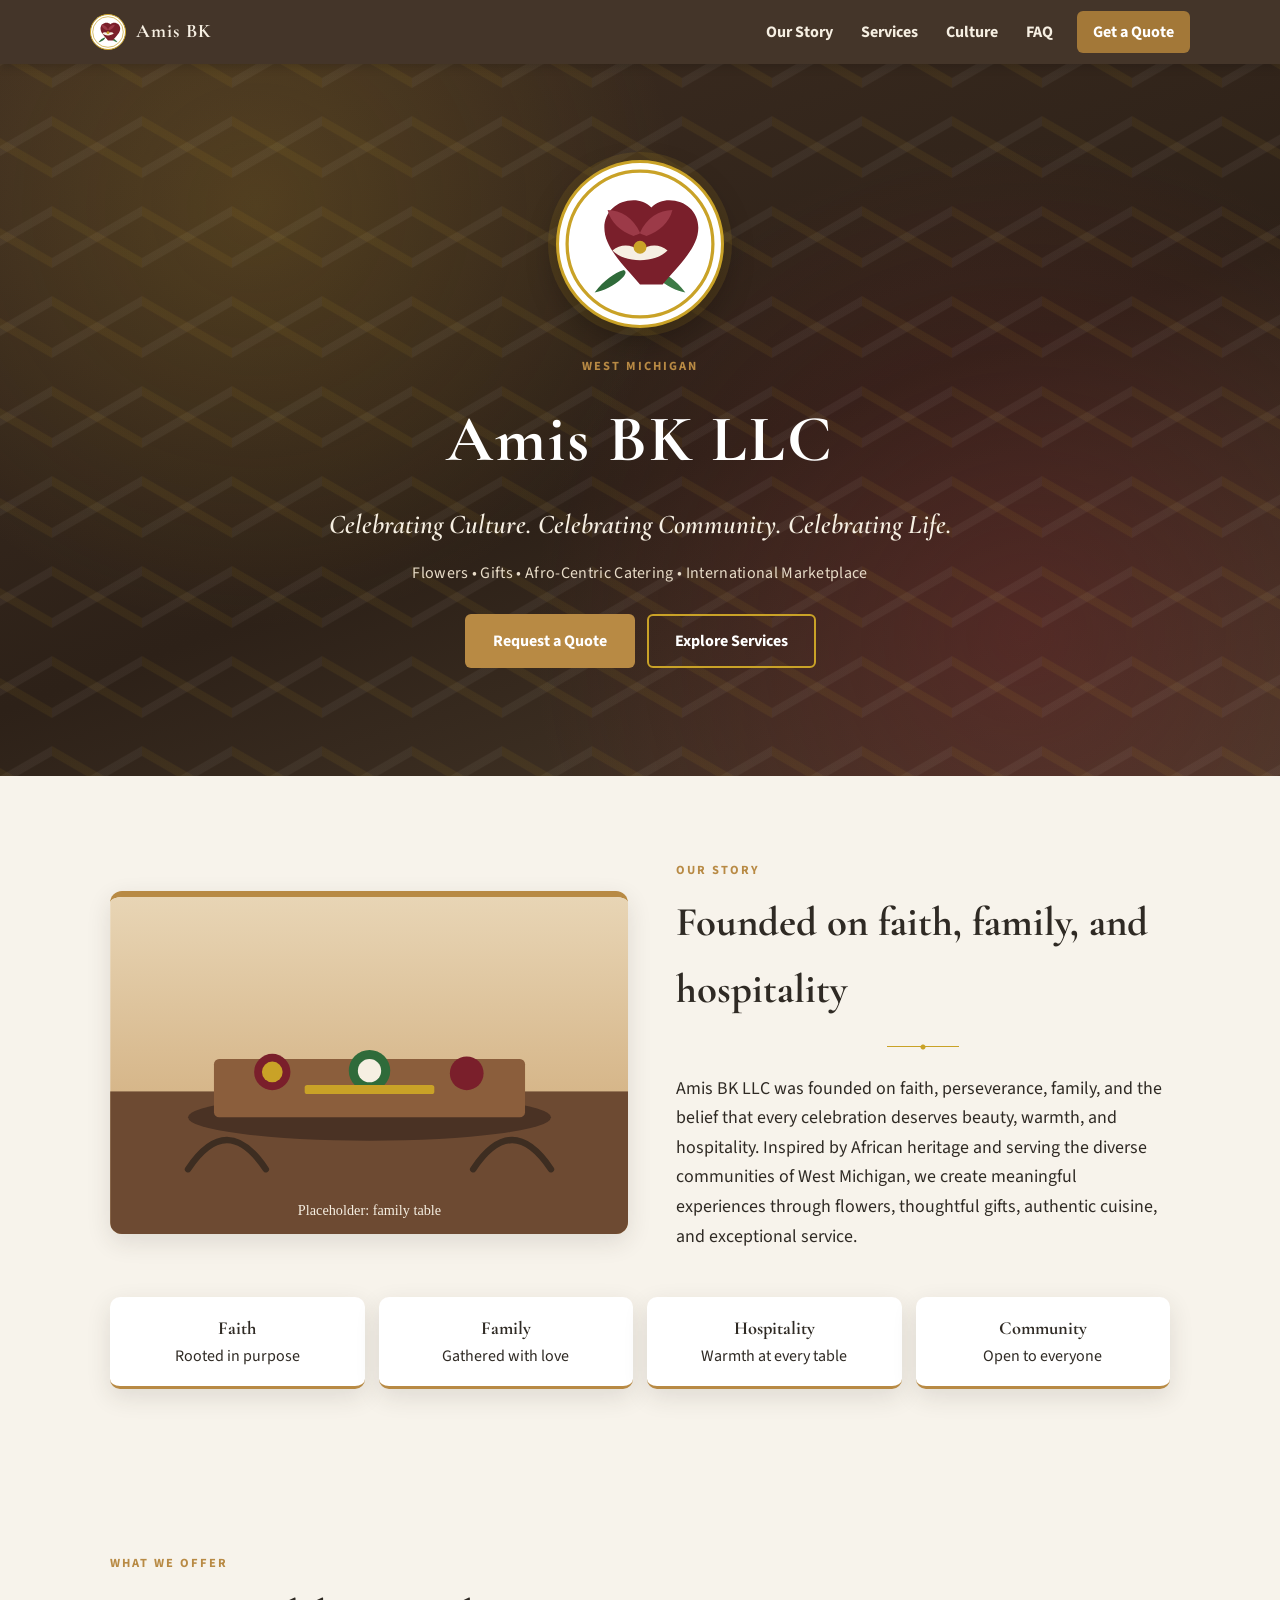
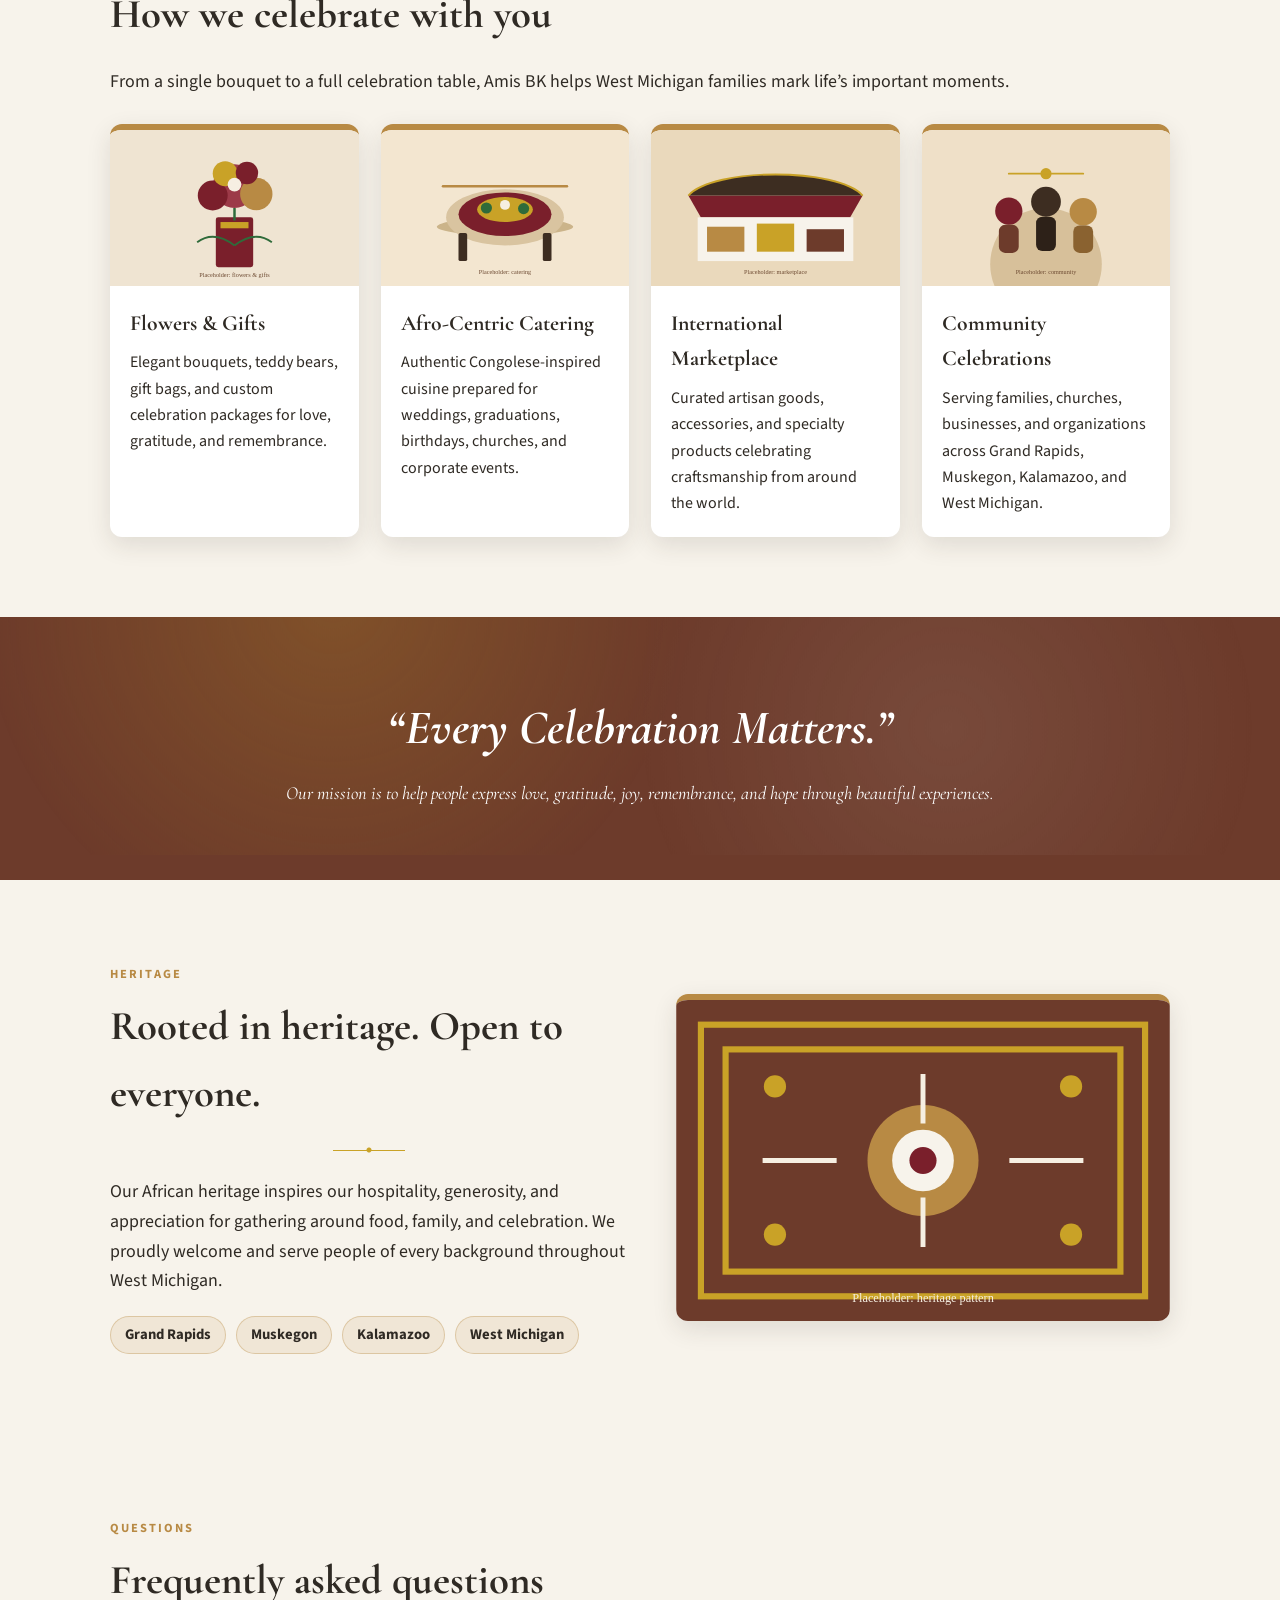
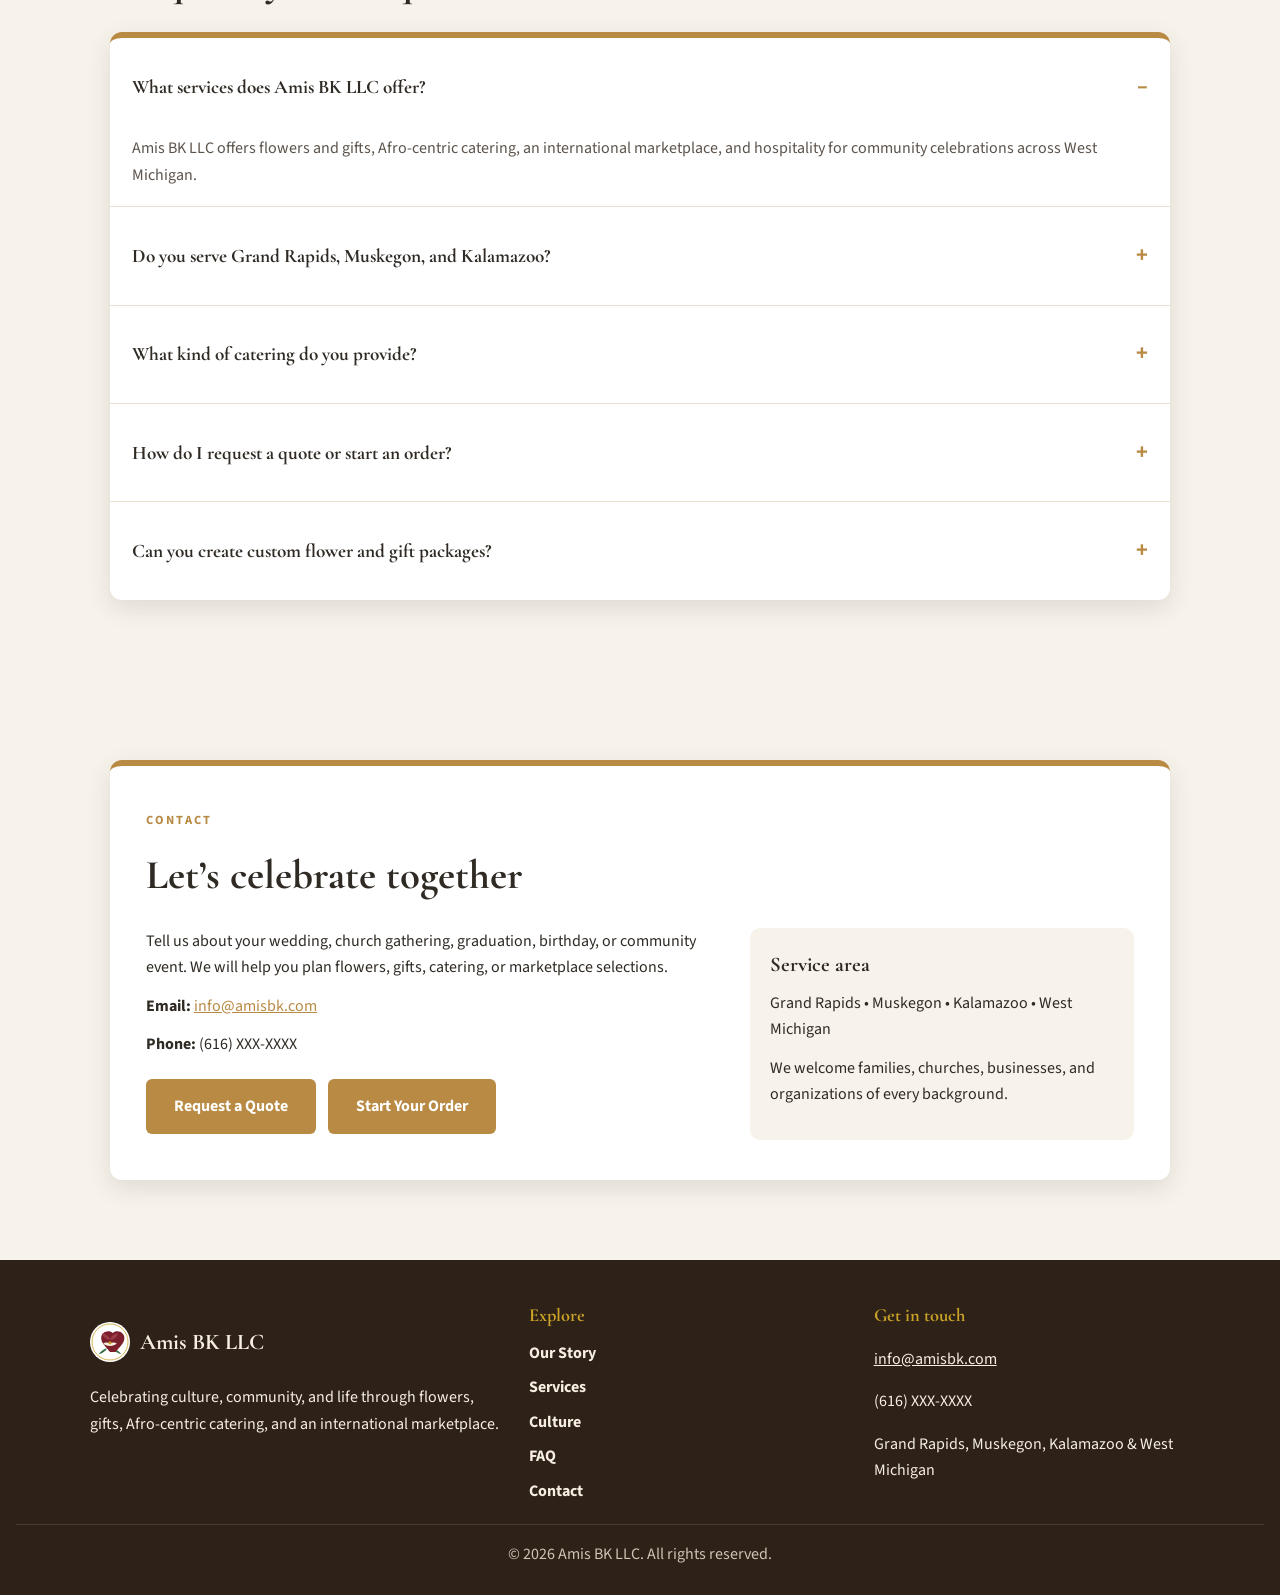
==== index.html @ 00bbc5ff "initial commit" ====
<!DOCTYPE html>
<html lang="en-US">
<head>
  <meta charset="utf-8">
  <meta name="viewport" content="width=device-width, initial-scale=1">
  <title>Amis BK LLC | Flowers, Gifts &amp; Afro-Centric Catering in West Michigan</title>
  <meta name="description" content="Amis BK LLC in West Michigan offers flowers, gifts, Congolese-inspired catering, and an international marketplace for weddings, churches, and community celebrations in Grand Rapids, Muskegon, and Kalamazoo.">
  <meta name="robots" content="index,follow">
  <meta name="author" content="Amis BK LLC">
  <meta name="geo.region" content="US-MI">
  <meta name="geo.placename" content="West Michigan">
  <meta name="theme-color" content="#3d2d21">
  <meta property="og:locale" content="en_US">
  <meta property="og:type" content="website">
  <meta property="og:site_name" content="Amis BK LLC">
  <meta property="og:title" content="Amis BK LLC | Flowers, Gifts &amp; Afro-Centric Catering">
  <meta property="og:description" content="Celebrating culture, community, and life through flowers, thoughtful gifts, authentic cuisine, and hospitality across West Michigan.">
  <meta name="twitter:card" content="summary">
  <meta name="twitter:title" content="Amis BK LLC | Flowers, Gifts &amp; Afro-Centric Catering">
  <meta name="twitter:description" content="Flowers, gifts, Afro-centric catering, and an international marketplace serving Grand Rapids, Muskegon, Kalamazoo, and West Michigan.">
  <link rel="icon" href="images/favicon.svg" type="image/svg+xml">
  <link rel="apple-touch-icon" href="images/logo.svg">
  <link rel="preconnect" href="https://fonts.googleapis.com">
  <link rel="preconnect" href="https://fonts.gstatic.com" crossorigin>
  <link rel="stylesheet" href="https://fonts.googleapis.com/css2?family=Cormorant+Garamond:ital,wght@0,600;0,700;1,600&family=Source+Sans+3:wght@400;600;700&display=swap">
  <link rel="stylesheet" href="css/styles.css">
  <script>document.documentElement.classList.add("js");</script>
  <script type="application/ld+json">
  {
    "@context": "https://schema.org",
    "@graph": [
      {
        "@type": "LocalBusiness",
        "@id": "#business",
        "name": "Amis BK LLC",
        "alternateName": "Amis BK",
        "description": "Flowers, gifts, Afro-centric catering, and an international marketplace celebrating culture and community in West Michigan.",
        "email": "info@amisbk.com",
        "priceRange": "$$",
        "areaServed": [
          {"@type": "City", "name": "Grand Rapids"},
          {"@type": "City", "name": "Muskegon"},
          {"@type": "City", "name": "Kalamazoo"},
          {"@type": "AdministrativeArea", "name": "West Michigan"}
        ],
        "address": {
          "@type": "PostalAddress",
          "addressRegion": "MI",
          "addressCountry": "US"
        },
        "knowsLanguage": ["en"],
        "slogan": "Celebrating Culture. Celebrating Community. Celebrating Life.",
        "hasOfferCatalog": {
          "@type": "OfferCatalog",
          "name": "Amis BK services",
          "itemListElement": [
            {"@type": "Offer", "itemOffered": {"@type": "Service", "name": "Flowers and gifts", "description": "Bouquets, teddy bears, gift bags, and custom celebration packages."}},
            {"@type": "Offer", "itemOffered": {"@type": "Service", "name": "Afro-centric catering", "description": "Congolese-inspired cuisine for weddings, graduations, birthdays, churches, and corporate events."}},
            {"@type": "Offer", "itemOffered": {"@type": "Service", "name": "International marketplace", "description": "Curated artisan goods, accessories, and specialty products."}},
            {"@type": "Offer", "itemOffered": {"@type": "Service", "name": "Community celebrations", "description": "Event hospitality for families, churches, businesses, and organizations in West Michigan."}}
          ]
        }
      },
      {
        "@type": "FAQPage",
        "mainEntity": [
          {
            "@type": "Question",
            "name": "What services does Amis BK LLC offer?",
            "acceptedAnswer": {
              "@type": "Answer",
              "text": "Amis BK LLC offers flowers and gifts, Afro-centric catering, an international marketplace, and hospitality for community celebrations across West Michigan."
            }
          },
          {
            "@type": "Question",
            "name": "Does Amis BK serve Grand Rapids, Muskegon, and Kalamazoo?",
            "acceptedAnswer": {
              "@type": "Answer",
              "text": "Yes. Amis BK LLC serves Grand Rapids, Muskegon, Kalamazoo, and the wider West Michigan community."
            }
          },
          {
            "@type": "Question",
            "name": "What kind of catering does Amis BK provide?",
            "acceptedAnswer": {
              "@type": "Answer",
              "text": "Catering is Congolese-inspired and prepared for weddings, graduations, birthdays, churches, and corporate events."
            }
          },
          {
            "@type": "Question",
            "name": "How do I request a quote or start an order?",
            "acceptedAnswer": {
              "@type": "Answer",
              "text": "Email info@amisbk.com with your event details, or use the Request a Quote or Start Your Order buttons on this page."
            }
          },
          {
            "@type": "Question",
            "name": "Can you create custom flower and gift packages?",
            "acceptedAnswer": {
              "@type": "Answer",
              "text": "Yes. Amis BK prepares elegant bouquets, teddy bears, gift bags, and custom celebration packages."
            }
          }
        ]
      }
    ]
  }
  </script>
</head>
<body>
  <a class="skip-link" href="#story">Skip to content</a>

  <nav class="site-nav" aria-label="Primary">
    <div class="nav-inner">
      <a class="nav-brand" href="#top">
        <img src="images/logo.svg" width="36" height="36" alt="">
        Amis BK
      </a>
      <button class="nav-toggle" type="button" aria-expanded="false" aria-controls="primary-nav" aria-label="Open menu">
        <span></span>
      </button>
      <ul class="nav-links" id="primary-nav">
        <li><a href="#story">Our Story</a></li>
        <li><a href="#services">Services</a></li>
        <li><a href="#culture">Culture</a></li>
        <li><a href="#faq">FAQ</a></li>
        <li><a class="nav-cta" href="#contact">Get a Quote</a></li>
      </ul>
    </div>
  </nav>

  <header class="hero-banner" id="top">
    <div class="hero-shimmer" aria-hidden="true"></div>
    <div class="hero-inner">
      <div class="logo-wrap hero-animate">
        <img src="images/logo.svg" width="168" height="168" alt="Amis BK rose logo">
      </div>
      <p class="eyebrow hero-animate delay-1">West Michigan</p>
      <h1 class="hero-animate delay-2">Amis BK LLC</h1>
      <p class="tagline hero-animate delay-3">Celebrating Culture. Celebrating Community. Celebrating Life.</p>
      <p class="service-line hero-animate delay-4">Flowers • Gifts • Afro-Centric Catering • International Marketplace</p>
      <div class="hero-actions hero-animate delay-5">
        <a class="button" href="#contact">Request a Quote</a>
        <a class="button button-outline" href="#services">Explore Services</a>
      </div>
    </div>
  </header>

  <main>
    <section class="section" id="story">
      <div class="split">
        <div class="split-image reveal">
          <img src="images/story.svg" width="800" height="520" alt="Family and friends gathered around a celebration table">
        </div>
        <div class="reveal" style="--delay: 0.12s">
          <p class="eyebrow">Our story</p>
          <h2>Founded on faith, family, and hospitality</h2>
          <div class="ornament" aria-hidden="true"></div>
          <p class="lead">Amis BK LLC was founded on faith, perseverance, family, and the belief that every celebration deserves beauty, warmth, and hospitality. Inspired by African heritage and serving the diverse communities of West Michigan, we create meaningful experiences through flowers, thoughtful gifts, authentic cuisine, and exceptional service.</p>
        </div>
      </div>
      <ul class="values">
        <li class="value reveal"><strong>Faith</strong>Rooted in purpose</li>
        <li class="value reveal" style="--delay: 0.08s"><strong>Family</strong>Gathered with love</li>
        <li class="value reveal" style="--delay: 0.16s"><strong>Hospitality</strong>Warmth at every table</li>
        <li class="value reveal" style="--delay: 0.24s"><strong>Community</strong>Open to everyone</li>
      </ul>
    </section>

    <section class="section" id="services">
      <p class="eyebrow reveal">What we offer</p>
      <h2 class="reveal">How we celebrate with you</h2>
      <p class="lead reveal">From a single bouquet to a full celebration table, Amis BK helps West Michigan families mark life’s important moments.</p>
      <div class="cards">
        <article class="card reveal">
          <img src="images/flowers.svg" width="800" height="500" alt="Bouquet of celebration flowers and gifts">
          <div class="card-body">
            <h3>Flowers &amp; Gifts</h3>
            <p>Elegant bouquets, teddy bears, gift bags, and custom celebration packages for love, gratitude, and remembrance.</p>
          </div>
        </article>
        <article class="card reveal" style="--delay: 0.08s">
          <img src="images/catering.svg" width="800" height="500" alt="Afro-centric catering platter ready for an event">
          <div class="card-body">
            <h3>Afro-Centric Catering</h3>
            <p>Authentic Congolese-inspired cuisine prepared for weddings, graduations, birthdays, churches, and corporate events.</p>
          </div>
        </article>
        <article class="card reveal" style="--delay: 0.16s">
          <img src="images/marketplace.svg" width="800" height="500" alt="International marketplace stall with artisan goods">
          <div class="card-body">
            <h3>International Marketplace</h3>
            <p>Curated artisan goods, accessories, and specialty products celebrating craftsmanship from around the world.</p>
          </div>
        </article>
        <article class="card reveal" style="--delay: 0.24s">
          <img src="images/community.svg" width="800" height="500" alt="Community members celebrating together">
          <div class="card-body">
            <h3>Community Celebrations</h3>
            <p>Serving families, churches, businesses, and organizations across Grand Rapids, Muskegon, Kalamazoo, and West Michigan.</p>
          </div>
        </article>
      </div>
    </section>

    <aside class="quote">
      <div class="quote-parallax" aria-hidden="true"></div>
      <div class="quote-inner reveal">
        <h2>“Every Celebration Matters.”</h2>
        <p>Our mission is to help people express love, gratitude, joy, remembrance, and hope through beautiful experiences.</p>
      </div>
    </aside>

    <section class="section" id="culture">
      <div class="split reverse">
        <div class="reveal">
          <p class="eyebrow">Heritage</p>
          <h2>Rooted in heritage. Open to everyone.</h2>
          <div class="ornament" aria-hidden="true"></div>
          <p class="lead">Our African heritage inspires our hospitality, generosity, and appreciation for gathering around food, family, and celebration. We proudly welcome and serve people of every background throughout West Michigan.</p>
          <ul class="cities" aria-label="Cities we serve">
            <li>Grand Rapids</li>
            <li>Muskegon</li>
            <li>Kalamazoo</li>
            <li>West Michigan</li>
          </ul>
        </div>
        <div class="split-image reveal" style="--delay: 0.12s">
          <img src="images/culture.svg" width="800" height="520" alt="Pattern inspired by African textile design">
        </div>
      </div>
    </section>

    <section class="section" id="faq">
      <p class="eyebrow reveal">Questions</p>
      <h2 class="reveal">Frequently asked questions</h2>
      <div class="faq-wrap reveal">
        <div class="faq-item">
          <h3>
            <button class="faq-question" type="button" aria-expanded="true" aria-controls="faq-1">
              What services does Amis BK LLC offer?
              <span aria-hidden="true">–</span>
            </button>
          </h3>
          <p class="faq-answer" id="faq-1">Amis BK LLC offers flowers and gifts, Afro-centric catering, an international marketplace, and hospitality for community celebrations across West Michigan.</p>
        </div>
        <div class="faq-item">
          <h3>
            <button class="faq-question" type="button" aria-expanded="false" aria-controls="faq-2">
              Do you serve Grand Rapids, Muskegon, and Kalamazoo?
              <span aria-hidden="true">+</span>
            </button>
          </h3>
          <p class="faq-answer" id="faq-2" hidden>Yes. We serve Grand Rapids, Muskegon, Kalamazoo, and the wider West Michigan community.</p>
        </div>
        <div class="faq-item">
          <h3>
            <button class="faq-question" type="button" aria-expanded="false" aria-controls="faq-3">
              What kind of catering do you provide?
              <span aria-hidden="true">+</span>
            </button>
          </h3>
          <p class="faq-answer" id="faq-3" hidden>Our catering is Congolese-inspired and prepared for weddings, graduations, birthdays, churches, and corporate events.</p>
        </div>
        <div class="faq-item">
          <h3>
            <button class="faq-question" type="button" aria-expanded="false" aria-controls="faq-4">
              How do I request a quote or start an order?
              <span aria-hidden="true">+</span>
            </button>
          </h3>
          <p class="faq-answer" id="faq-4" hidden>Email <a href="mailto:info@amisbk.com">info@amisbk.com</a> with your event details, or use the Request a Quote or Start Your Order buttons on this page.</p>
        </div>
        <div class="faq-item">
          <h3>
            <button class="faq-question" type="button" aria-expanded="false" aria-controls="faq-5">
              Can you create custom flower and gift packages?
              <span aria-hidden="true">+</span>
            </button>
          </h3>
          <p class="faq-answer" id="faq-5" hidden>Yes. We prepare elegant bouquets, teddy bears, gift bags, and custom celebration packages.</p>
        </div>
      </div>
    </section>

    <section class="section" id="contact">
      <div class="contact-panel reveal">
        <p class="eyebrow">Contact</p>
        <h2>Let’s celebrate together</h2>
        <div class="contact-grid">
          <div>
            <p>Tell us about your wedding, church gathering, graduation, birthday, or community event. We will help you plan flowers, gifts, catering, or marketplace selections.</p>
            <p><strong>Email:</strong> <a href="mailto:info@amisbk.com">info@amisbk.com</a></p>
            <p><strong>Phone:</strong> (616) XXX-XXXX</p>
            <div class="contact-actions">
              <a class="button" href="mailto:info@amisbk.com?subject=Quote%20request%20from%20Amis%20BK%20website">Request a Quote</a>
              <a class="button" href="mailto:info@amisbk.com?subject=Start%20an%20order%20with%20Amis%20BK">Start Your Order</a>
            </div>
          </div>
          <aside class="contact-aside">
            <h3>Service area</h3>
            <p>Grand Rapids • Muskegon • Kalamazoo • West Michigan</p>
            <p>We welcome families, churches, businesses, and organizations of every background.</p>
          </aside>
        </div>
      </div>
    </section>
  </main>

  <footer class="site-footer">
    <div class="footer-grid">
      <div>
        <p class="footer-brand">
          <img src="images/logo.svg" width="40" height="40" alt="">
          Amis BK LLC
        </p>
        <p>Celebrating culture, community, and life through flowers, gifts, Afro-centric catering, and an international marketplace.</p>
      </div>
      <div>
        <h2>Explore</h2>
        <nav class="footer-links" aria-label="Footer">
          <a href="#story">Our Story</a>
          <a href="#services">Services</a>
          <a href="#culture">Culture</a>
          <a href="#faq">FAQ</a>
          <a href="#contact">Contact</a>
        </nav>
      </div>
      <div>
        <h2>Get in touch</h2>
        <p><a href="mailto:info@amisbk.com">info@amisbk.com</a></p>
        <p>(616) XXX-XXXX</p>
        <p>Grand Rapids, Muskegon, Kalamazoo &amp; West Michigan</p>
      </div>
    </div>
    <p class="copyright">© 2026 Amis BK LLC. All rights reserved.</p>
  </footer>

  <button class="back-to-top" type="button" aria-label="Back to top">↑</button>
  <script src="js/main.js"></script>
</body>
</html>
---- css/styles.css ----
:root {
  --cream: #f7f3eb;
  --ink: #2f2a24;
  --muted: #5c534b;
  --gold: #b88a44;
  --gold-bright: #c9a227;
  --burgundy: #6d3b2b;
  --rose: #7a1f2b;
  --nav: #3d2d21;
  --header: #4a3b2b;
  --footer: #2d2118;
  --white: #ffffff;
  --shadow: 0 8px 24px rgba(47, 42, 36, 0.12);
  --radius: 12px;
  --max: 1100px;
  --font-serif: "Cormorant Garamond", Georgia, "Times New Roman", serif;
  --font-sans: "Source Sans 3", "Segoe UI", sans-serif;
}

*,
*::before,
*::after {
  box-sizing: border-box;
}

html {
  scroll-behavior: smooth;
  scroll-padding-top: 72px;
}

body {
  margin: 0;
  font-family: var(--font-sans);
  background: var(--cream);
  color: var(--ink);
  line-height: 1.65;
  min-height: 100vh;
  display: flex;
  flex-direction: column;
}

h1,
h2,
h3,
.nav-brand,
.tagline,
.quote h2,
.faq-question {
  font-family: var(--font-serif);
}

img {
  max-width: 100%;
  height: auto;
  display: block;
}

a {
  color: var(--gold);
}

a:focus-visible,
button:focus-visible {
  outline: 3px solid var(--gold-bright);
  outline-offset: 3px;
}

.skip-link {
  position: absolute;
  left: 12px;
  top: -48px;
  z-index: 1000;
  background: var(--gold);
  color: var(--white);
  padding: 8px 14px;
  border-radius: 6px;
  text-decoration: none;
  font-weight: 700;
}

.skip-link:focus {
  top: 12px;
}

.site-nav {
  position: sticky;
  top: 0;
  z-index: 100;
  background: rgba(61, 45, 33, 0.96);
  padding: 0 16px;
  box-shadow: 0 2px 10px rgba(0, 0, 0, 0.18);
  backdrop-filter: blur(8px);
  transition: box-shadow 0.3s ease, background 0.3s ease;
}

.site-nav.is-scrolled {
  box-shadow: 0 8px 24px rgba(0, 0, 0, 0.28);
  background: rgba(45, 33, 24, 0.98);
}

.nav-inner {
  max-width: var(--max);
  margin: 0 auto;
  display: flex;
  align-items: center;
  justify-content: space-between;
  min-height: 64px;
  gap: 12px;
}

.nav-brand {
  display: flex;
  align-items: center;
  gap: 10px;
  color: #f6efe2;
  text-decoration: none;
  font-weight: 700;
  letter-spacing: 0.06em;
  font-size: 1.2rem;
}

.nav-brand img {
  width: 36px;
  height: 36px;
  border-radius: 50%;
  border: 1px solid var(--gold-bright);
  background: var(--white);
}

.nav-toggle {
  display: none;
  width: 44px;
  height: 44px;
  border: 0;
  background: transparent;
  cursor: pointer;
  padding: 10px;
}

.nav-toggle span,
.nav-toggle span::before,
.nav-toggle span::after {
  display: block;
  width: 22px;
  height: 2px;
  background: #f6efe2;
  position: relative;
  transition: transform 0.25s ease, opacity 0.25s ease, top 0.25s ease;
}

.nav-toggle span::before,
.nav-toggle span::after {
  content: "";
  position: absolute;
  left: 0;
}

.nav-toggle span::before {
  top: -7px;
  transform: none;
}

.nav-toggle span::after {
  top: 7px;
  transform: none;
}

.nav-toggle[aria-expanded="true"] span {
  background: transparent;
}

.nav-toggle[aria-expanded="true"] span::before {
  top: 0;
  transform: rotate(45deg);
}

.nav-toggle[aria-expanded="true"] span::after {
  top: 0;
  transform: rotate(-45deg);
}

.nav-links {
  display: flex;
  align-items: center;
  gap: 4px;
  list-style: none;
  margin: 0;
  padding: 0;
}

.nav-links a {
  color: #f6efe2;
  text-decoration: none;
  font-weight: 700;
  padding: 16px 12px;
  display: block;
  position: relative;
  transition: color 0.2s ease;
}

.nav-links a::after {
  content: "";
  position: absolute;
  left: 12px;
  right: 12px;
  bottom: 10px;
  height: 2px;
  background: var(--gold-bright);
  transform: scaleX(0);
  transition: transform 0.25s ease;
}

.nav-links a:hover,
.nav-links a[aria-current="true"] {
  color: var(--gold-bright);
}

.nav-links a:hover::after,
.nav-links a[aria-current="true"]::after {
  transform: scaleX(1);
}

.nav-cta {
  margin-left: 8px;
  padding: 8px 16px !important;
  background: var(--gold);
  border-radius: 6px;
  color: var(--white) !important;
}

.nav-cta::after {
  display: none;
}

.nav-cta:hover,
.nav-cta[aria-current="true"] {
  background: #a37838;
  color: var(--white) !important;
}

.hero-banner {
  position: relative;
  overflow: hidden;
  background:
    radial-gradient(circle at 20% 20%, rgba(201, 162, 39, 0.18), transparent 36%),
    radial-gradient(circle at 80% 80%, rgba(122, 31, 43, 0.35), transparent 42%),
    linear-gradient(160deg, #3d2d21 0%, #2d2118 55%, #4a3b2b 100%);
  color: var(--white);
  text-align: center;
  padding: 96px 20px 108px;
}

.hero-banner::before,
.hero-banner::after {
  content: "";
  position: absolute;
  inset: -20% -10%;
  pointer-events: none;
}

.hero-banner::before {
  background-image:
    linear-gradient(30deg, transparent 0 46%, rgba(201, 162, 39, 0.08) 47% 53%, transparent 54%),
    linear-gradient(-30deg, transparent 0 46%, rgba(246, 239, 226, 0.05) 47% 53%, transparent 54%);
  background-size: 90px 90px;
  animation: pattern-drift 28s linear infinite;
}

.hero-shimmer {
  position: absolute;
  inset: 0;
  background: linear-gradient(120deg, transparent 30%, rgba(255, 255, 255, 0.07) 50%, transparent 70%);
  transform: translateX(-100%);
  animation: shimmer 7s ease-in-out 1.2s infinite;
  pointer-events: none;
}

.hero-inner {
  position: relative;
  z-index: 1;
  max-width: 760px;
  margin: 0 auto;
}

.logo-wrap {
  width: 168px;
  height: 168px;
  margin: 0 auto 24px;
  border: 3px solid var(--gold-bright);
  border-radius: 50%;
  background: var(--white);
  overflow: hidden;
  box-shadow: 0 0 0 8px rgba(201, 162, 39, 0.12), 0 12px 30px rgba(0, 0, 0, 0.28);
}

.logo-wrap img {
  width: 100%;
  height: 100%;
  object-fit: cover;
}

.hero-banner h1 {
  margin: 0 0 10px;
  font-size: clamp(2.4rem, 6vw, 4.1rem);
  letter-spacing: 0.03em;
  font-weight: 700;
}

.tagline {
  margin: 0 0 12px;
  font-size: clamp(1.25rem, 2.8vw, 1.7rem);
  font-weight: 600;
  font-style: italic;
  color: #f6efe2;
}

.service-line {
  margin: 0 0 28px;
  color: #e8dcc8;
  letter-spacing: 0.02em;
}

.ornament {
  width: 72px;
  height: 10px;
  margin: 0 auto 22px;
  background:
    radial-gradient(circle, var(--gold-bright) 2px, transparent 3px) center / 12px 12px no-repeat,
    linear-gradient(var(--gold-bright), var(--gold-bright)) center / 72px 1px no-repeat;
}

.hero-actions {
  display: flex;
  justify-content: center;
  flex-wrap: wrap;
  gap: 12px;
}

.button {
  display: inline-block;
  background: var(--gold);
  color: var(--white);
  padding: 12px 26px;
  text-decoration: none;
  border-radius: 6px;
  font-weight: 700;
  border: 2px solid transparent;
  position: relative;
  overflow: hidden;
  transition: background 0.2s ease, transform 0.2s ease, box-shadow 0.2s ease;
}

.button::after {
  content: "";
  position: absolute;
  inset: 0;
  background: linear-gradient(120deg, transparent, rgba(255, 255, 255, 0.28), transparent);
  transform: translateX(-120%);
  transition: transform 0.5s ease;
}

.button:hover {
  background: #a37838;
  transform: translateY(-2px);
  box-shadow: 0 8px 18px rgba(0, 0, 0, 0.18);
}

.button:hover::after {
  transform: translateX(120%);
}

.button-outline {
  background: transparent;
  border-color: var(--gold-bright);
  color: var(--white);
}

.button-outline:hover {
  background: rgba(201, 162, 39, 0.18);
}

.js .hero-animate {
  opacity: 0;
  animation: fade-up 0.85s ease forwards;
}

.js .hero-animate.delay-1 { animation-delay: 0.12s; }
.js .hero-animate.delay-2 { animation-delay: 0.24s; }
.js .hero-animate.delay-3 { animation-delay: 0.36s; }
.js .hero-animate.delay-4 { animation-delay: 0.48s; }
.js .hero-animate.delay-5 { animation-delay: 0.6s; }

.js .logo-wrap.hero-animate {
  animation-name: fade-scale;
}

.section {
  max-width: var(--max);
  margin: 0 auto;
  padding: 80px 20px;
}

.section h2,
.quote h2,
.contact-panel h2,
.faq-list h2 {
  font-size: clamp(1.85rem, 3.4vw, 2.55rem);
  margin: 0 0 18px;
  font-weight: 700;
}

.eyebrow {
  display: inline-block;
  margin: 0 0 8px;
  color: var(--gold);
  font-weight: 700;
  letter-spacing: 0.16em;
  text-transform: uppercase;
  font-size: 0.78rem;
  font-family: var(--font-sans);
}

.split {
  display: grid;
  grid-template-columns: 1.05fr 1fr;
  gap: 48px;
  align-items: center;
}

.split-image {
  border-radius: var(--radius);
  overflow: hidden;
  box-shadow: var(--shadow);
  border-top: 6px solid var(--gold);
}

.split-image img {
  width: 100%;
  aspect-ratio: 8 / 5.2;
  object-fit: cover;
  transition: transform 0.7s ease;
}

.split-image:hover img {
  transform: scale(1.04);
}

.lead {
  font-size: 1.12rem;
}

.values {
  display: grid;
  grid-template-columns: repeat(4, 1fr);
  gap: 14px;
  margin: 28px 0 0;
  padding: 0;
  list-style: none;
}

.value {
  background: var(--white);
  border-radius: 10px;
  padding: 16px 12px;
  text-align: center;
  box-shadow: var(--shadow);
  border-bottom: 3px solid var(--gold);
}

.value strong {
  display: block;
  font-family: var(--font-serif);
  font-size: 1.15rem;
}

.cards {
  display: grid;
  grid-template-columns: repeat(auto-fit, minmax(230px, 1fr));
  gap: 22px;
  margin-top: 28px;
}

.card {
  background: var(--white);
  border-top: 6px solid var(--gold);
  border-radius: var(--radius);
  overflow: hidden;
  box-shadow: var(--shadow);
  transition: transform 0.35s ease, box-shadow 0.35s ease;
}

.card:hover {
  transform: translateY(-8px);
  box-shadow: 0 16px 32px rgba(47, 42, 36, 0.16);
}

.card img {
  width: 100%;
  aspect-ratio: 8 / 5;
  object-fit: cover;
  transition: transform 0.6s ease;
}

.card:hover img {
  transform: scale(1.06);
}

.card-body {
  padding: 20px;
}

.card h3 {
  margin: 0 0 8px;
  font-size: 1.35rem;
}

.card p {
  margin: 0;
  overflow-wrap: break-word;
}

.quote {
  position: relative;
  overflow: hidden;
  background: var(--burgundy);
  color: var(--white);
  padding: 72px 24px;
  text-align: center;
  font-style: italic;
}

.quote-parallax {
  position: absolute;
  inset: -30% -10%;
  background:
    radial-gradient(circle at 30% 40%, rgba(201, 162, 39, 0.22), transparent 32%),
    radial-gradient(circle at 70% 70%, rgba(255, 255, 255, 0.08), transparent 28%);
  will-change: transform;
  pointer-events: none;
}

.quote-inner {
  position: relative;
  z-index: 1;
}

.quote h2 {
  font-style: italic;
  margin-bottom: 10px;
  font-size: clamp(2rem, 4vw, 3rem);
}

.quote p {
  max-width: 720px;
  margin: 0 auto;
  font-size: 1.15rem;
  font-family: var(--font-serif);
}

.cities {
  display: flex;
  flex-wrap: wrap;
  gap: 10px;
  margin: 20px 0 0;
  padding: 0;
  list-style: none;
}

.cities li {
  background: rgba(184, 138, 68, 0.12);
  border: 1px solid rgba(184, 138, 68, 0.35);
  color: var(--ink);
  border-radius: 999px;
  padding: 6px 14px;
  font-weight: 700;
  font-size: 0.92rem;
}

.faq-wrap {
  background: var(--white);
  border-radius: var(--radius);
  box-shadow: var(--shadow);
  border-top: 6px solid var(--gold);
  overflow: hidden;
}

.faq-item + .faq-item {
  border-top: 1px solid #eadfd0;
}

.faq-question {
  width: 100%;
  text-align: left;
  background: transparent;
  border: 0;
  padding: 18px 22px;
  font-size: 1.2rem;
  font-weight: 700;
  cursor: pointer;
  color: var(--ink);
  display: flex;
  justify-content: space-between;
  gap: 16px;
}

.faq-question span {
  font-family: var(--font-sans);
  color: var(--gold);
  font-size: 1.4rem;
  line-height: 1;
}

.faq-answer {
  padding: 0 22px 18px;
  margin: 0;
  color: var(--muted);
}

.contact-panel {
  background: var(--white);
  border-radius: var(--radius);
  box-shadow: var(--shadow);
  padding: 40px 36px;
  border-top: 6px solid var(--gold);
}

.contact-grid {
  display: grid;
  grid-template-columns: 1.2fr 0.8fr;
  gap: 28px;
}

.contact-panel p {
  margin: 0 0 12px;
}

.contact-actions {
  display: flex;
  flex-wrap: wrap;
  gap: 12px;
  margin: 22px 0 0;
}

.contact-aside {
  background: var(--cream);
  border-radius: 10px;
  padding: 20px;
}

.contact-aside h3 {
  margin: 0 0 8px;
  font-size: 1.3rem;
}

.site-footer {
  background: var(--footer);
  color: #eee;
  padding: 40px 16px 28px;
  margin-top: auto;
}

.footer-grid {
  max-width: var(--max);
  margin: 0 auto 20px;
  display: grid;
  grid-template-columns: 1.3fr 1fr 1fr;
  gap: 28px;
  text-align: left;
}

.footer-brand {
  display: flex;
  align-items: center;
  gap: 10px;
  color: #f6efe2;
  font-family: var(--font-serif);
  font-size: 1.4rem;
  font-weight: 700;
}

.footer-brand img {
  width: 40px;
  height: 40px;
  border-radius: 50%;
  background: var(--white);
}

.footer-grid h2 {
  margin: 0 0 10px;
  font-size: 1.15rem;
  color: var(--gold-bright);
}

.footer-grid p,
.footer-grid a {
  color: #f6efe2;
}

.footer-links {
  display: flex;
  flex-direction: column;
  align-items: flex-start;
  gap: 8px;
}

.footer-links a {
  text-decoration: none;
  font-weight: 700;
}

.footer-links a:hover {
  color: var(--gold-bright);
}

.copyright {
  text-align: center;
  margin: 0;
  padding-top: 16px;
  border-top: 1px solid rgba(246, 239, 226, 0.12);
  color: #cfc3b4;
}

.back-to-top {
  position: fixed;
  right: 18px;
  bottom: 18px;
  width: 44px;
  height: 44px;
  border: 0;
  border-radius: 50%;
  background: var(--gold);
  color: var(--white);
  font-size: 1.2rem;
  cursor: pointer;
  box-shadow: var(--shadow);
  opacity: 0;
  pointer-events: none;
  transform: translateY(8px);
  transition: opacity 0.25s ease, transform 0.25s ease;
  z-index: 90;
}

.back-to-top.is-visible {
  opacity: 1;
  pointer-events: auto;
  transform: none;
}

.js .reveal {
  opacity: 0;
  transform: translateY(28px);
  transition: opacity 0.7s ease, transform 0.7s ease;
  transition-delay: var(--delay, 0s);
}

.js .reveal.is-visible {
  opacity: 1;
  transform: none;
}

@keyframes fade-up {
  from {
    opacity: 0;
    transform: translateY(22px);
  }
  to {
    opacity: 1;
    transform: none;
  }
}

@keyframes fade-scale {
  from {
    opacity: 0;
    transform: scale(0.86);
  }
  to {
    opacity: 1;
    transform: none;
  }
}

@keyframes pattern-drift {
  from { transform: translate3d(0, 0, 0); }
  to { transform: translate3d(-90px, -90px, 0); }
}

@keyframes shimmer {
  0%, 70% { transform: translateX(-100%); }
  100% { transform: translateX(100%); }
}

@media (max-width: 800px) {
  .split,
  .split.reverse,
  .contact-grid,
  .footer-grid,
  .values {
    grid-template-columns: 1fr;
  }

  .nav-toggle {
    display: block;
  }

  .nav-cta {
    margin: 8px 16px 4px;
    text-align: center;
  }

  .nav-links {
    position: fixed;
    left: 0;
    right: 0;
    top: 64px;
    background: var(--nav);
    flex-direction: column;
    align-items: stretch;
    padding: 8px 0 16px;
    border-top: 1px solid rgba(246, 239, 226, 0.12);
    opacity: 0;
    visibility: hidden;
    transform: translateY(-10px);
    pointer-events: none;
    transition: opacity 0.25s ease, transform 0.25s ease, visibility 0.25s ease;
  }

  .nav-links.is-open {
    display: flex;
    opacity: 1;
    visibility: visible;
    transform: none;
    pointer-events: auto;
  }

  .nav-links a::after {
    display: none;
  }

  .hero-banner {
    padding: 68px 18px 80px;
  }

  .contact-panel {
    padding: 28px 18px;
  }
}

@media (prefers-reduced-motion: reduce) {
  html {
    scroll-behavior: auto;
  }

  *,
  *::before,
  *::after {
    animation: none !important;
    transition: none !important;
  }

  .js .reveal,
  .js .hero-animate {
    opacity: 1;
    transform: none;
  }

  .quote-parallax,
  .hero-shimmer {
    display: none;
  }
}
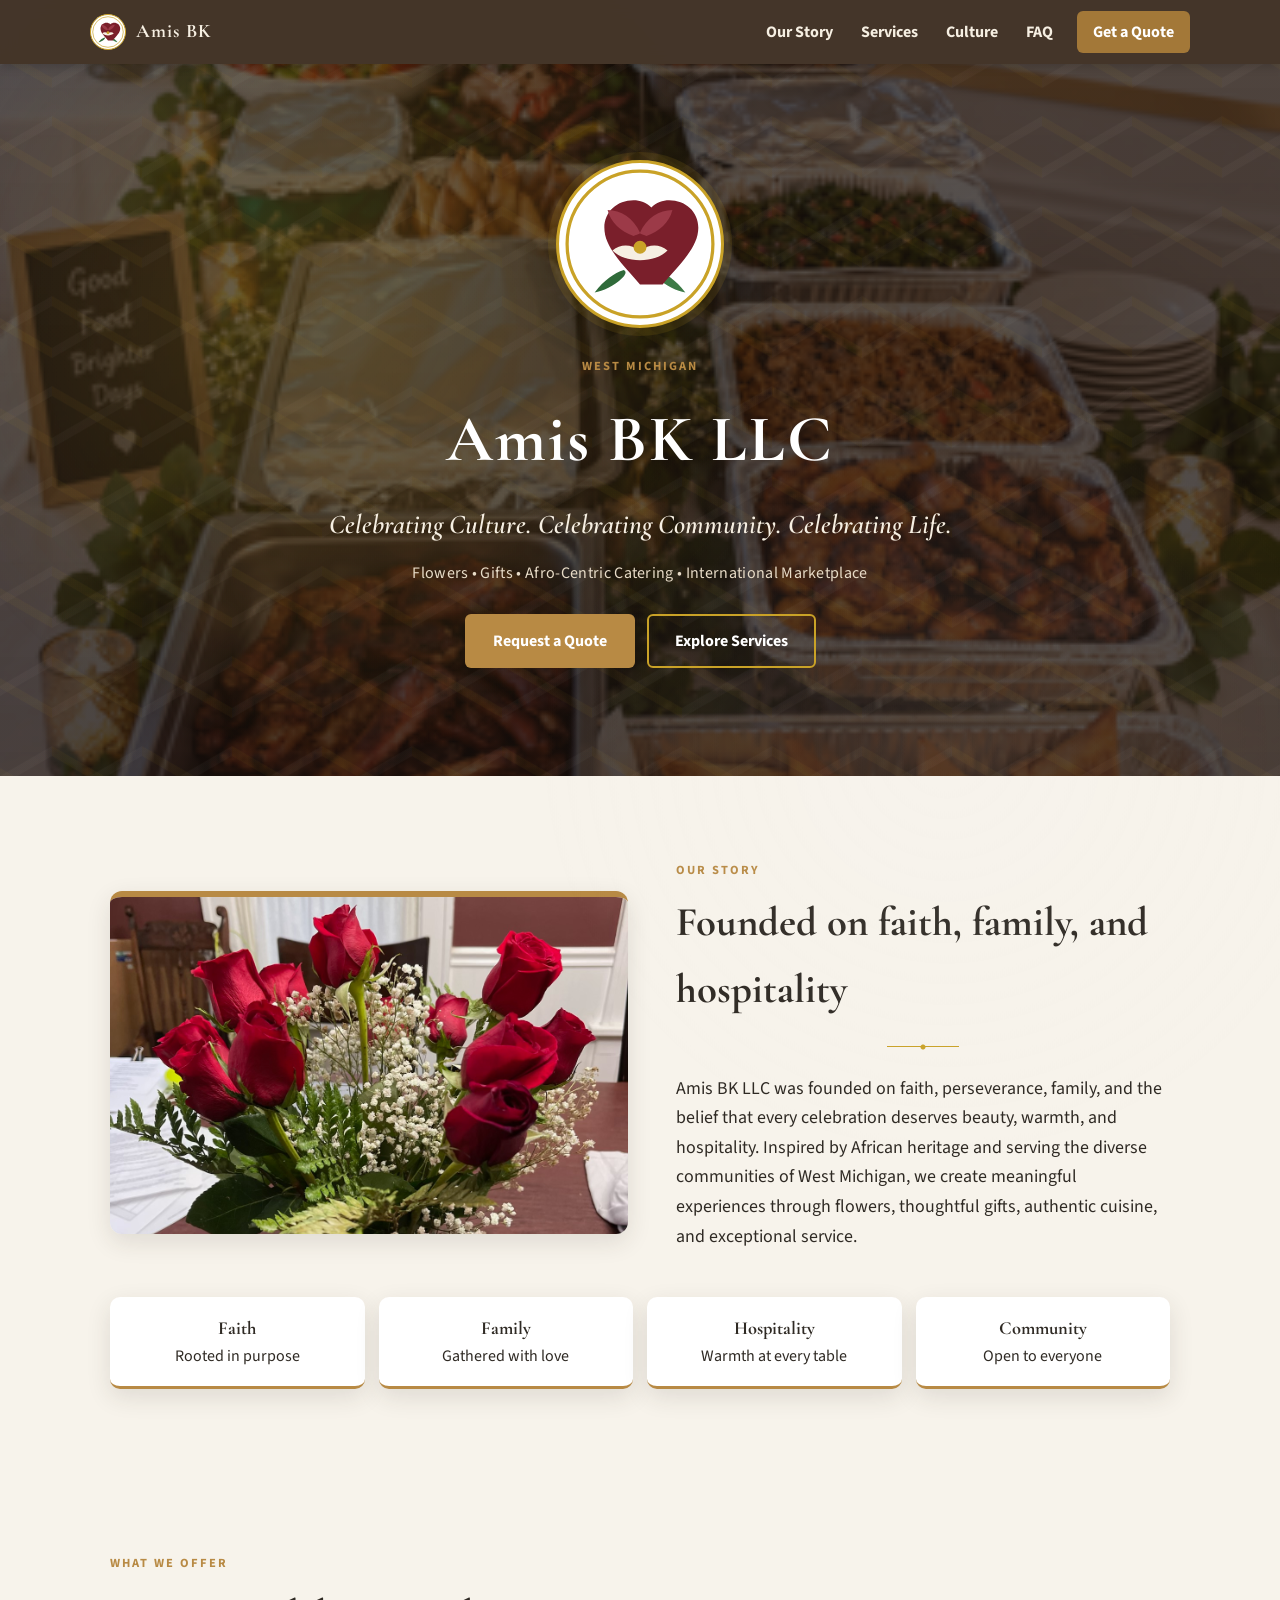
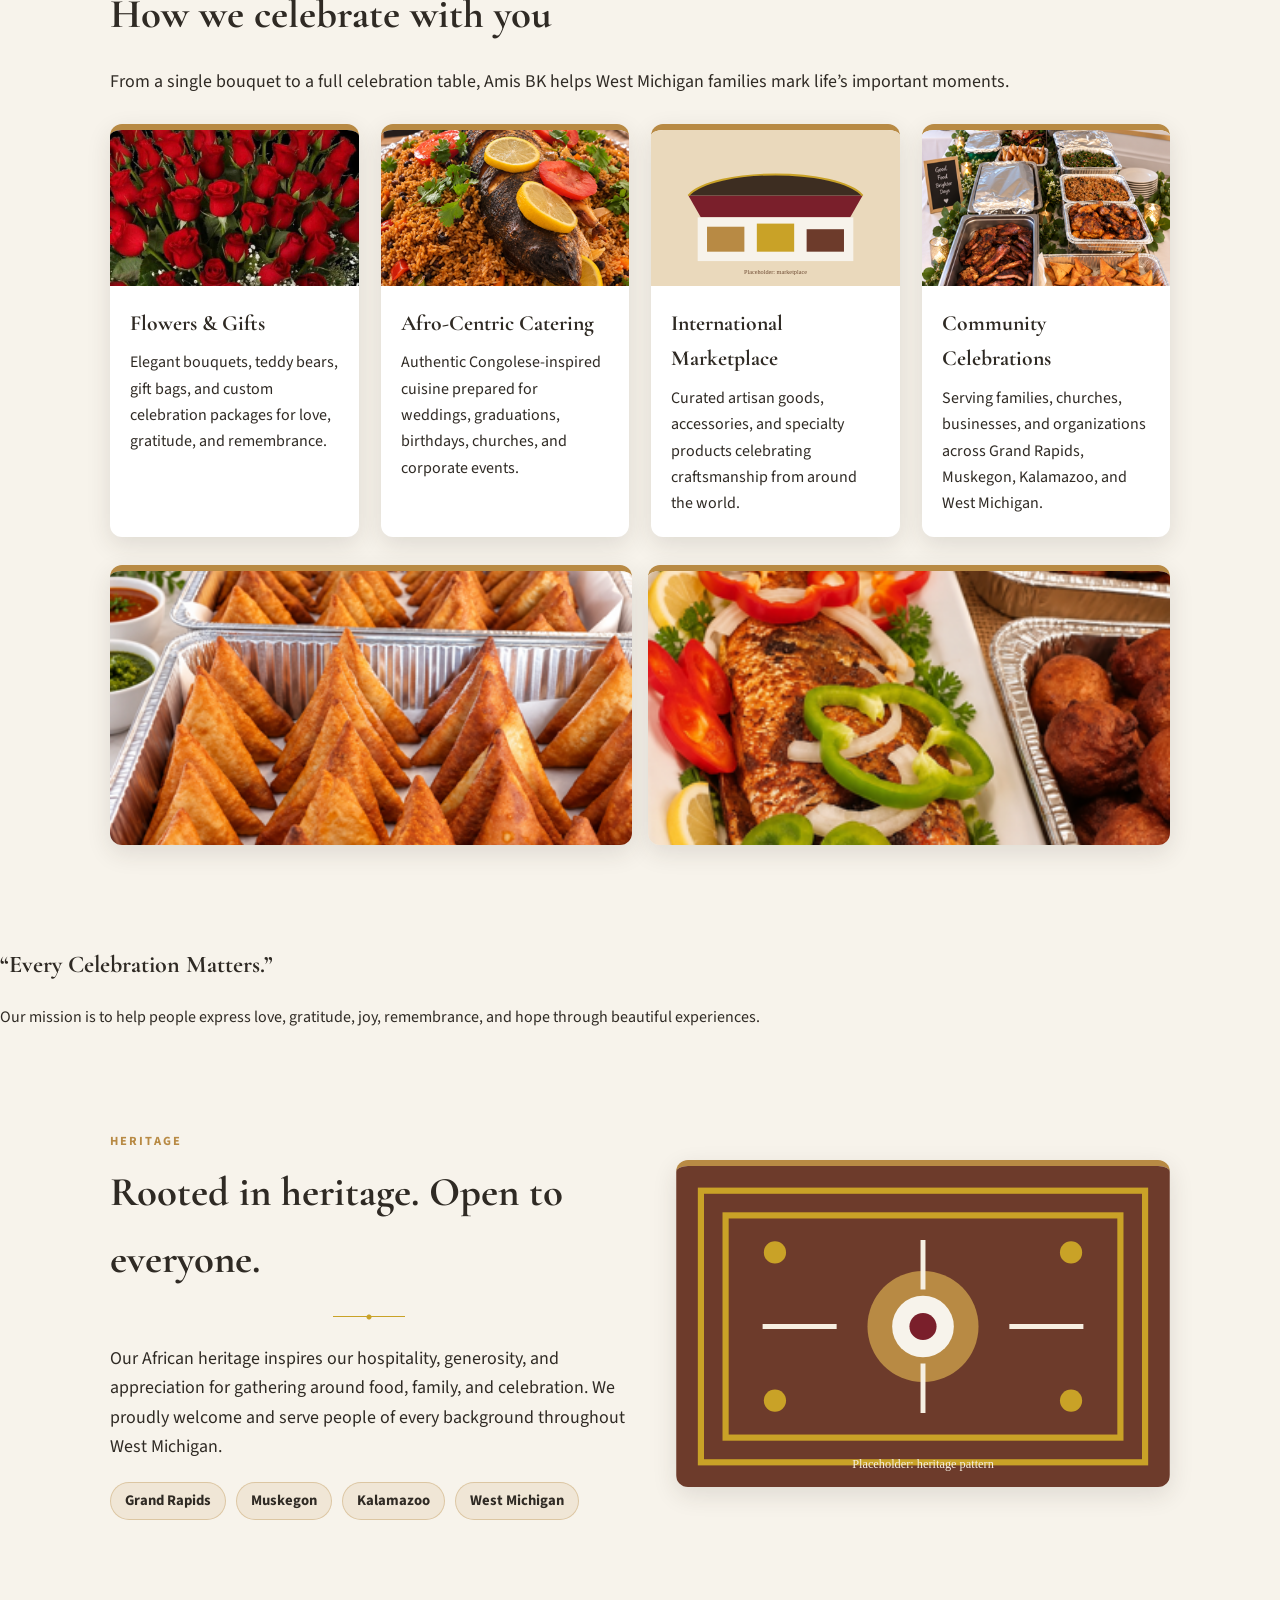
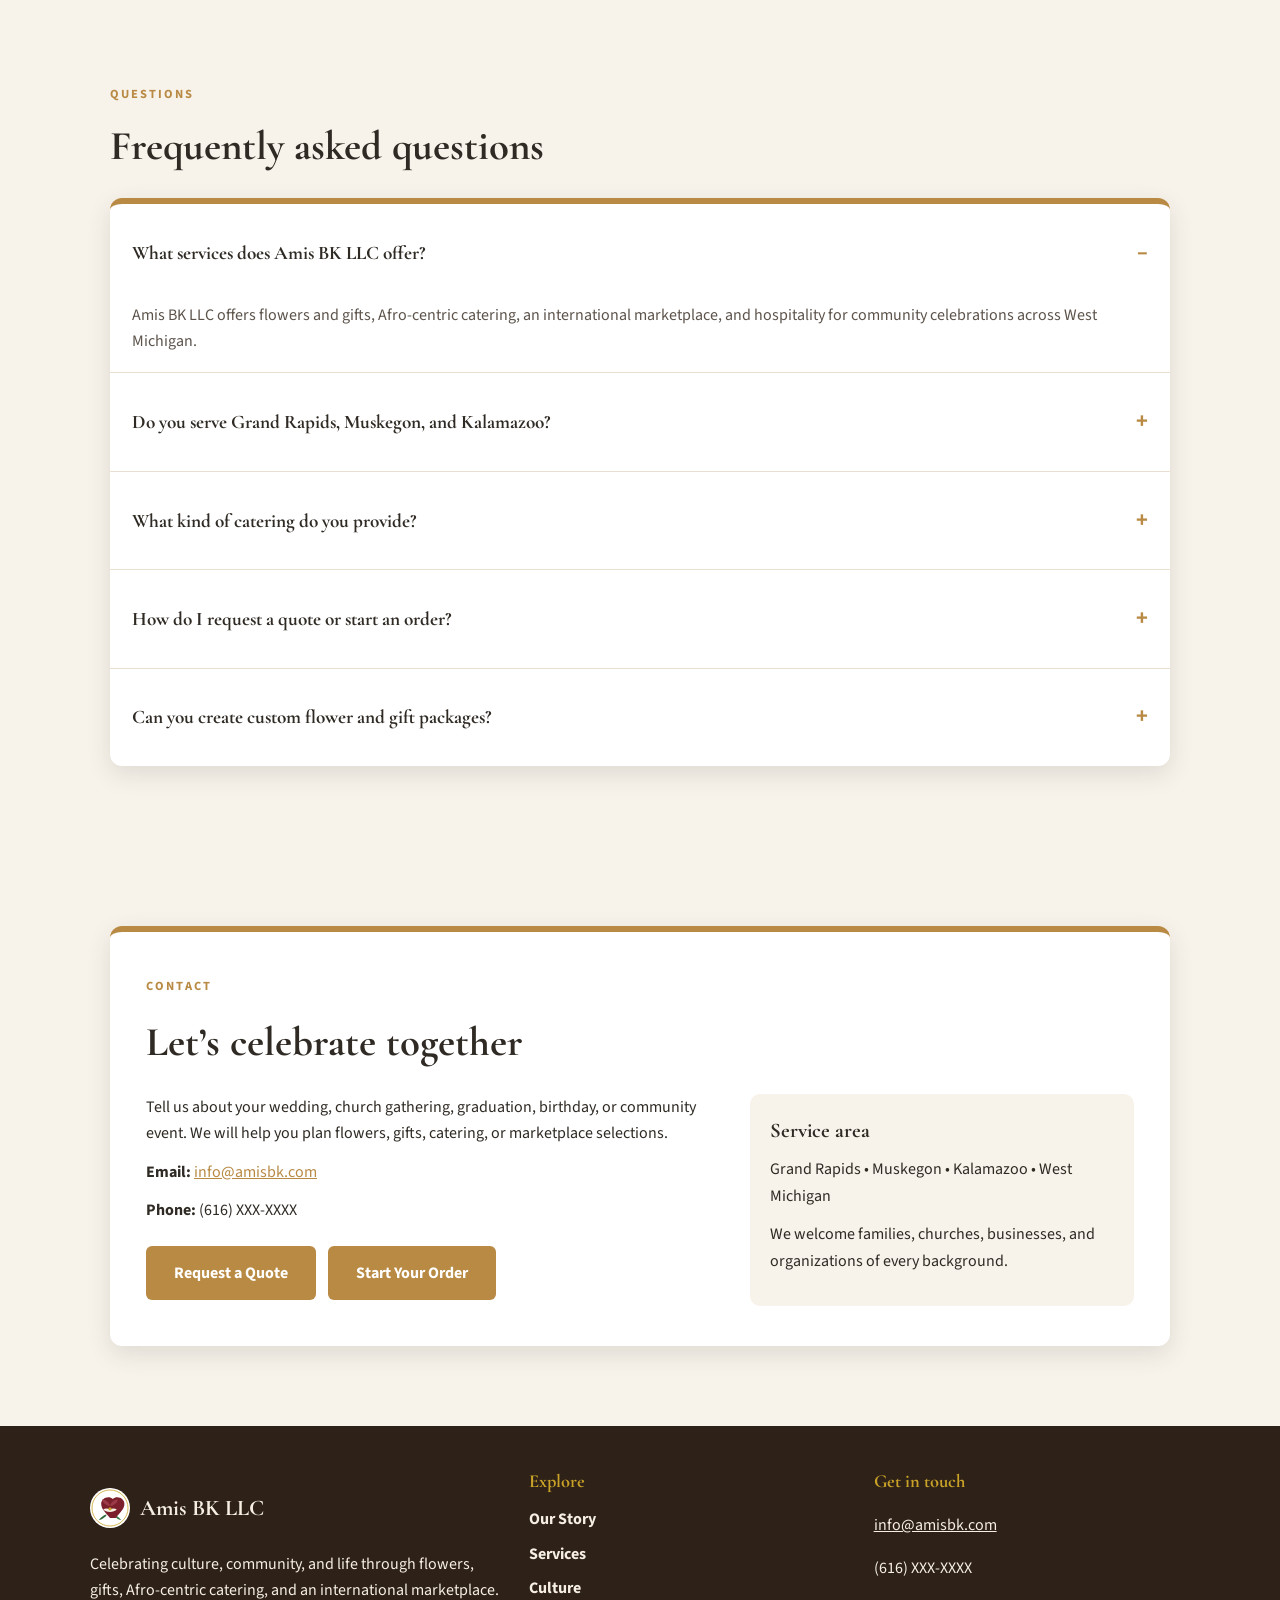
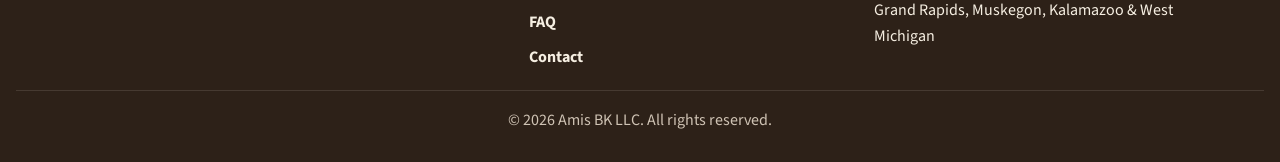
==== commit a20bef6a: "new images" ====
--- a/index.html
+++ b/index.html
@@ -153,7 +153,7 @@
     <section class="section" id="story">
       <div class="split">
         <div class="split-image reveal">
-          <img src="images/story.svg" width="800" height="520" alt="Family and friends gathered around a celebration table">
+          <img class="img-story" src="images/story.jpg" width="800" height="520" alt="Red rose bouquet in a glass vase">
         </div>
         <div class="reveal" style="--delay: 0.12s">
           <p class="eyebrow">Our story</p>
@@ -176,14 +176,14 @@
       <p class="lead reveal">From a single bouquet to a full celebration table, Amis BK helps West Michigan families mark life’s important moments.</p>
       <div class="cards">
         <article class="card reveal">
-          <img src="images/flowers.svg" width="800" height="500" alt="Bouquet of celebration flowers and gifts">
+          <img class="img-flowers" src="images/flowers.jpg" width="800" height="500" alt="Large bouquet of red roses with baby's breath and a red ribbon">
           <div class="card-body">
             <h3>Flowers &amp; Gifts</h3>
             <p>Elegant bouquets, teddy bears, gift bags, and custom celebration packages for love, gratitude, and remembrance.</p>
           </div>
         </article>
         <article class="card reveal" style="--delay: 0.08s">
-          <img src="images/catering.svg" width="800" height="500" alt="Afro-centric catering platter ready for an event">
+          <img class="img-catering" src="images/catering.png" width="800" height="500" alt="Whole grilled fish on seasoned rice with lemon, tomato, and an Amis BK sign">
           <div class="card-body">
             <h3>Afro-Centric Catering</h3>
             <p>Authentic Congolese-inspired cuisine prepared for weddings, graduations, birthdays, churches, and corporate events.</p>
@@ -197,16 +197,18 @@
           </div>
         </article>
         <article class="card reveal" style="--delay: 0.24s">
-          <img src="images/community.svg" width="800" height="500" alt="Community members celebrating together">
+          <img class="img-buffet" src="images/buffet.png" width="800" height="500" alt="Amis BK catering buffet with meats, samosas, and celebration dishes">
           <div class="card-body">
             <h3>Community Celebrations</h3>
             <p>Serving families, churches, businesses, and organizations across Grand Rapids, Muskegon, Kalamazoo, and West Michigan.</p>
           </div>
         </article>
       </div>
-    </section>
-
-    <aside class="quote">
+      <div class="photo-strip reveal">
+        <img src="images/samosas.png" width="800" height="500" alt="Trays of samosas with an Amis BK chalkboard sign">
+        <img class="img-catering" src="images/grilled-fish.png" width="800" height="500" alt="Grilled fish with peppers, plantains, and fritters">
+      </div>
+    </section>
       <div class="quote-parallax" aria-hidden="true"></div>
       <div class="quote-inner reveal">
         <h2>“Every Celebration Matters.”</h2>
--- a/css/styles.css
+++ b/css/styles.css
@@ -242,9 +242,9 @@
   position: relative;
   overflow: hidden;
   background:
-    radial-gradient(circle at 20% 20%, rgba(201, 162, 39, 0.18), transparent 36%),
-    radial-gradient(circle at 80% 80%, rgba(122, 31, 43, 0.35), transparent 42%),
-    linear-gradient(160deg, #3d2d21 0%, #2d2118 55%, #4a3b2b 100%);
+    linear-gradient(rgba(24, 16, 12, 0.72), rgba(24, 16, 12, 0.78)),
+    url("../images/buffet.png") center 35% / cover no-repeat,
+    #2d2118;
   color: var(--white);
   text-align: center;
   padding: 96px 20px 108px;
@@ -260,8 +260,8 @@
 
 .hero-banner::before {
   background-image:
-    linear-gradient(30deg, transparent 0 46%, rgba(201, 162, 39, 0.08) 47% 53%, transparent 54%),
-    linear-gradient(-30deg, transparent 0 46%, rgba(246, 239, 226, 0.05) 47% 53%, transparent 54%);
+    linear-gradient(30deg, transparent 0 46%, rgba(201, 162, 39, 0.05) 47% 53%, transparent 54%),
+    linear-gradient(-30deg, transparent 0 46%, rgba(246, 239, 226, 0.03) 47% 53%, transparent 54%);
   background-size: 90px 90px;
   animation: pattern-drift 28s linear infinite;
 }
@@ -499,6 +499,38 @@
   aspect-ratio: 8 / 5;
   object-fit: cover;
   transition: transform 0.6s ease;
+}
+
+.img-flowers {
+  object-position: center 18%;
+}
+
+.img-story {
+  object-position: center 35%;
+}
+
+.img-catering {
+  object-position: center 48%;
+}
+
+.img-buffet {
+  object-position: center 40%;
+}
+
+.photo-strip {
+  display: grid;
+  grid-template-columns: 1fr 1fr;
+  gap: 16px;
+  margin-top: 28px;
+}
+
+.photo-strip img {
+  width: 100%;
+  height: 280px;
+  object-fit: cover;
+  border-radius: var(--radius);
+  border-top: 6px solid var(--gold);
+  box-shadow: var(--shadow);
 }
 
 .card:hover img {
@@ -841,6 +873,14 @@
     padding: 68px 18px 80px;
   }
 
+  .photo-strip {
+    grid-template-columns: 1fr;
+  }
+
+  .photo-strip img {
+    height: 220px;
+  }
+
   .contact-panel {
     padding: 28px 18px;
   }
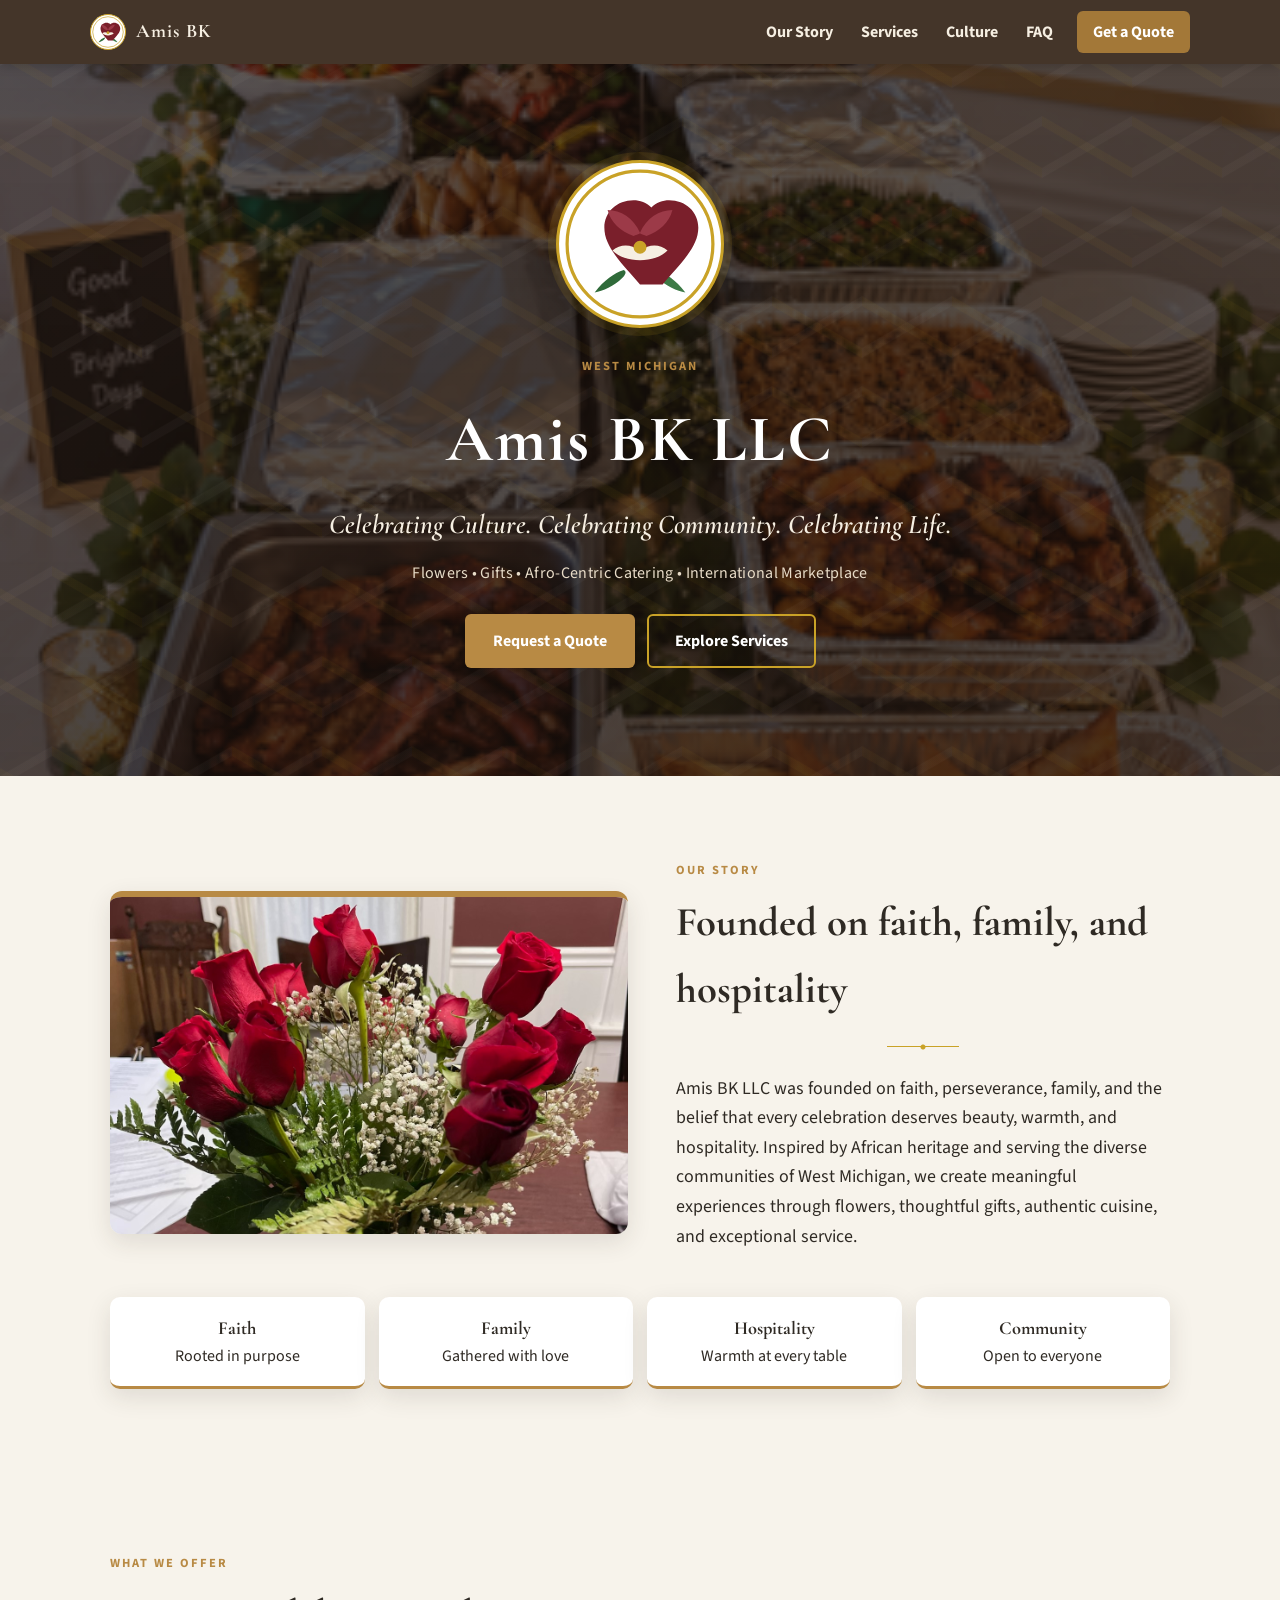
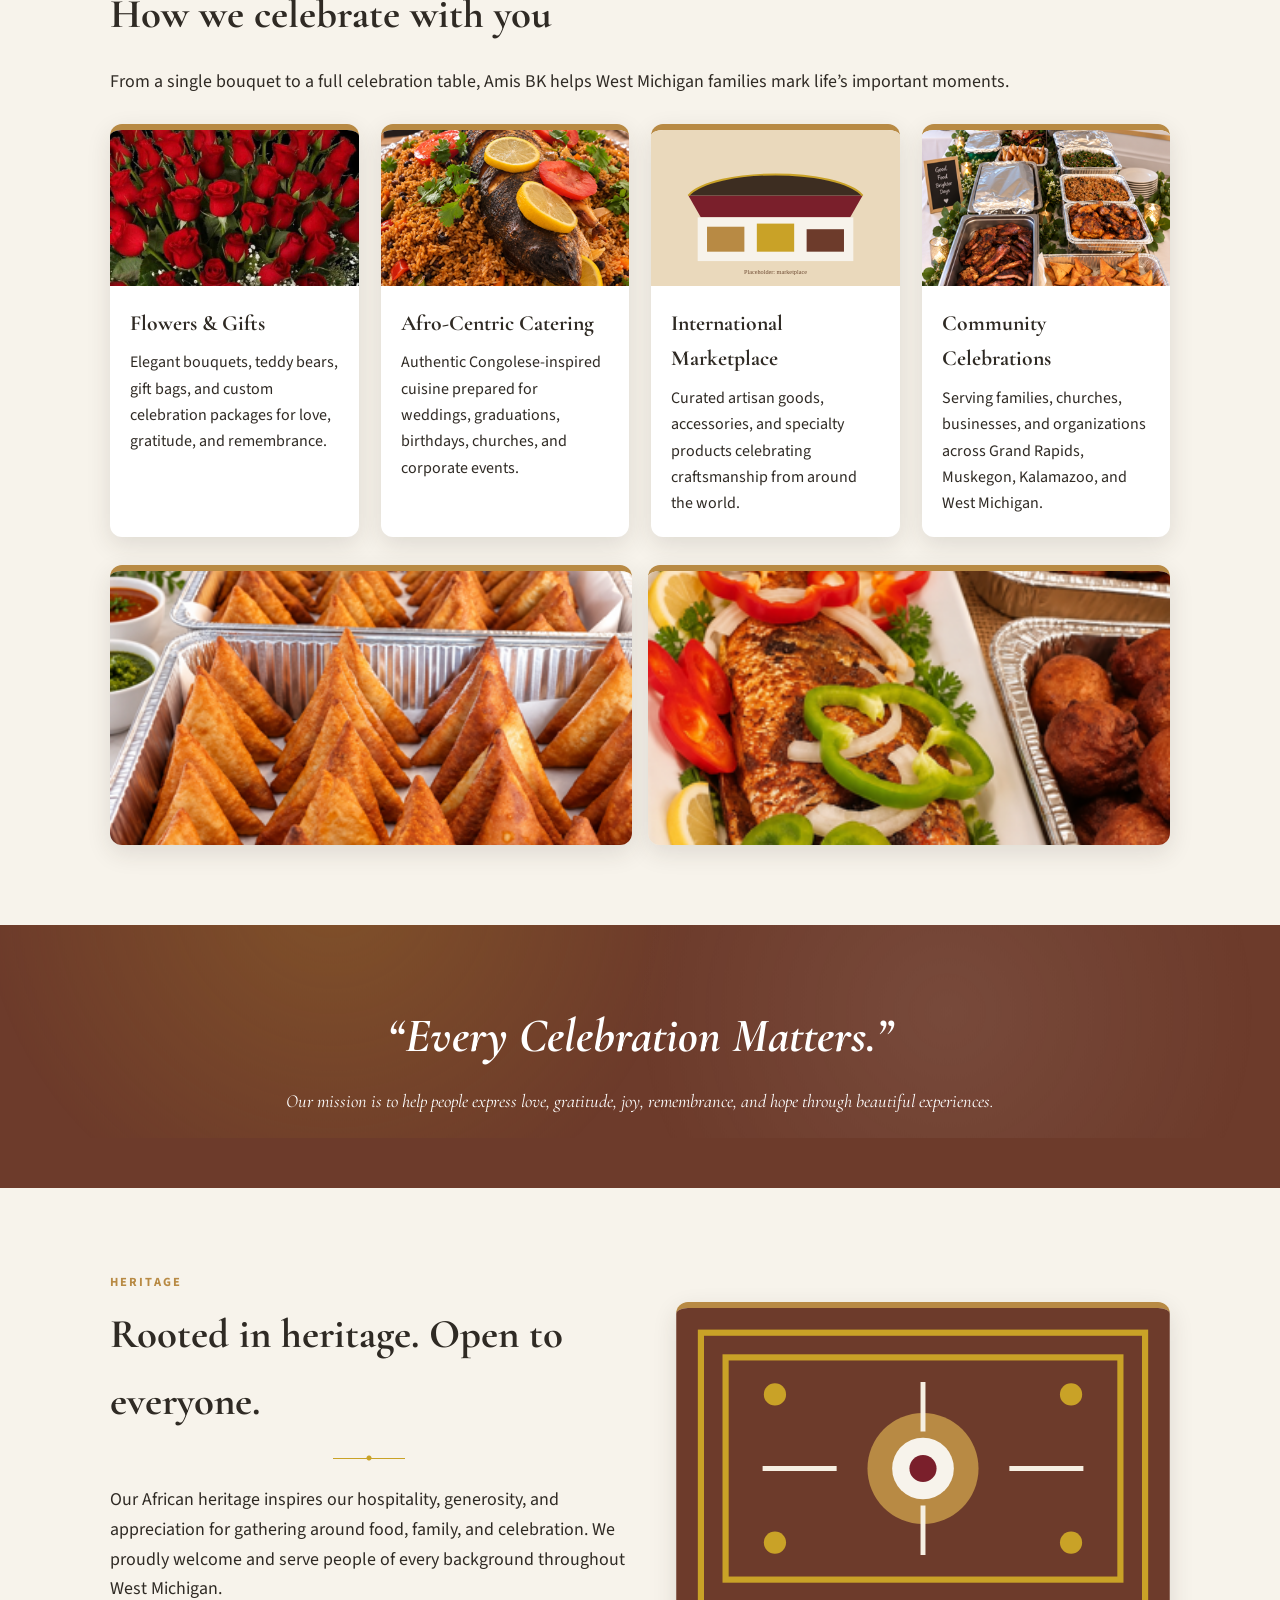
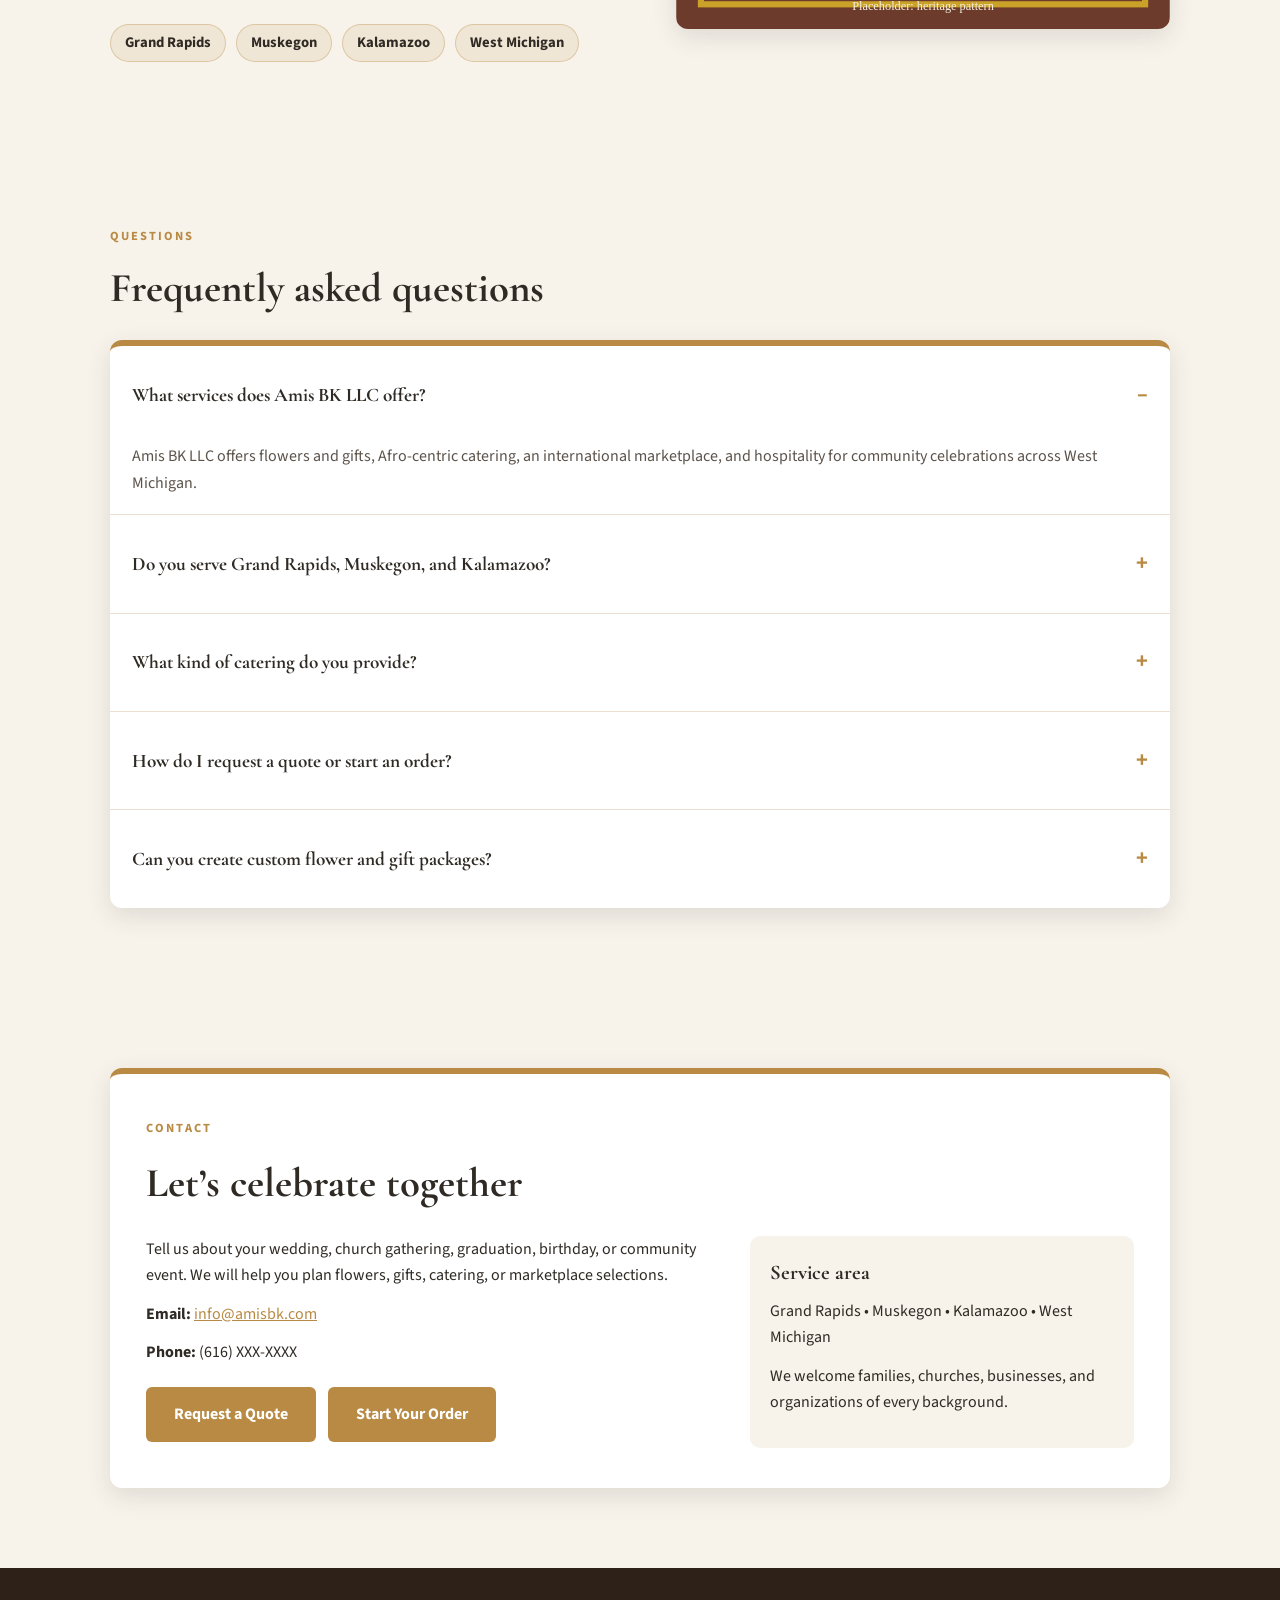
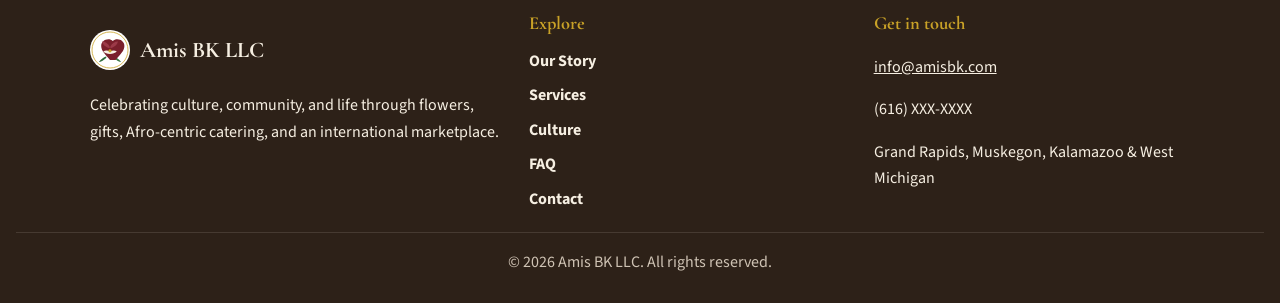
==== commit 21698435: "styling" ====
--- a/index.html
+++ b/index.html
@@ -209,6 +209,8 @@
         <img class="img-catering" src="images/grilled-fish.png" width="800" height="500" alt="Grilled fish with peppers, plantains, and fritters">
       </div>
     </section>
+
+    <aside class="quote">
       <div class="quote-parallax" aria-hidden="true"></div>
       <div class="quote-inner reveal">
         <h2>“Every Celebration Matters.”</h2>
--- a/css/styles.css
+++ b/css/styles.css
@@ -574,12 +574,16 @@
 .quote-inner {
   position: relative;
   z-index: 1;
+  max-width: 800px;
+  margin: 0 auto;
+  text-align: center;
 }
 
 .quote h2 {
   font-style: italic;
-  margin-bottom: 10px;
+  margin: 0 auto 10px;
   font-size: clamp(2rem, 4vw, 3rem);
+  text-align: center;
 }
 
 .quote p {
